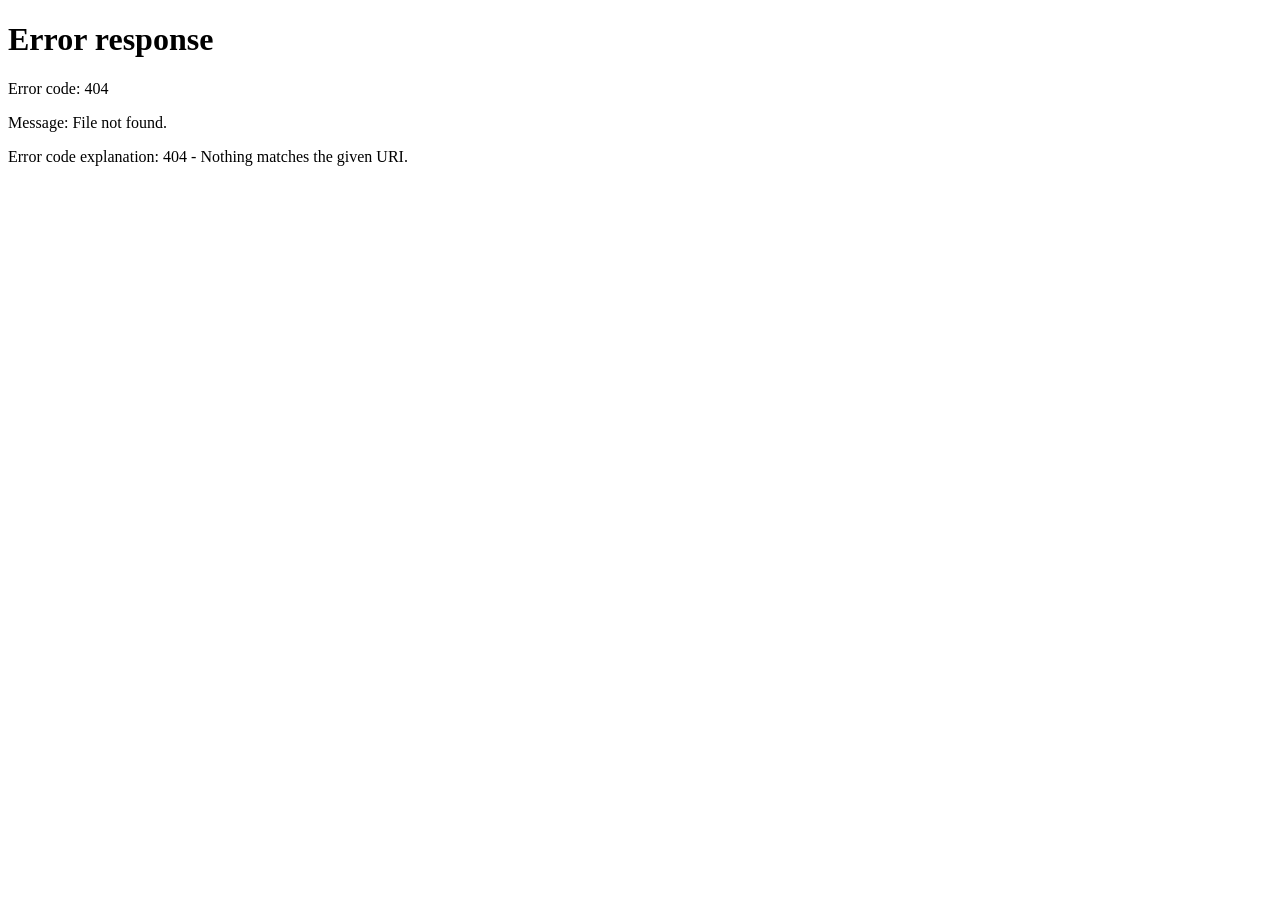
==== index.html @ 0ddbc421 "Add files via upload" ====
<!DOCTYPE html>
<html lang="pt-br">
<head>
    <meta charset="UTF-8">
    <meta name="viewport" content="width=device-width, initial-scale=1.0">
    <title>Lavinia Souto</title>
    <link rel="stylesheet" href="./css/style.css">
</head>
<body class="page-login">
    <div class="container">
        <div class="form">
            <div class="h2">
                <h2>Login</h2>
            </div>
            <div class="input-cpf" id="inputcpf">
                <label for="">CPF:</label>
                <input type="text" id="cpf" placeholder="000.000.000-00">
            </div>
            <div class="input-senha">
                <label for="">SENHA:</label>
                <input type="password" name="" id="password" placeholder="Digite sua senha">
            </div>
            <div class="btn">
                <button id="btn_enter">Entrar</button>
            </div>
        </div>
    </div>
    <div class="alerts">
        <div class="alert-erro" id="errologin">
            <h3>CPF ou senha incorretos!</h3>
        </div>
        <div class="alert-true" id="corretologin">
            <h3>Sucesso!</h3>
        </div>
        <div class="alert-servidor" id="erroservidor">
            <h3>Erro no servidor!</h3>
        </div>
    </div>
    <script type="module" src="./js/app.js"></script>
</body>
</html>
---- css/style.css ----
:root {
    --azul-marinho: #1d4ed8;
    --cinza-executivo: #64748b;
    --azul-corporativo: #2563eb;
    --bg: #f3f6fb;
    --surface: #ffffff;
    --surface-muted: #f8fafc;
    --text: #0f172a;
    --muted: #64748b;
    --border: #e2e8f0;
    --shadow: 0 12px 40px rgba(15, 23, 42, 0.08);
    --success: #16a34a;
    --warning: #f59e0b;
    --danger: #dc2626;
}

* { margin: 0; padding: 0; box-sizing: border-box; }
html { font-size: 16px; -webkit-text-size-adjust: 100%; }
body {
    min-height: 100vh;
    padding: 16px;
    background: linear-gradient(135deg, #f3f6fb 0%, #e8eef8 100%);
    color: var(--text);
    font-family: "Segoe UI", Arial, Helvetica, sans-serif;
    line-height: 1.5;
    transition: background 0.3s ease, color 0.3s ease;
}
button, input, select, textarea { font: inherit; }
button, a, input, select, textarea { -webkit-tap-highlight-color: transparent; }
button { min-height: 44px; }
img { max-width: 100%; display: block; }

.page-login { display: flex; justify-content: center; align-items: center; padding: 16px; }
.page-login .container { width: 100%; }
.page-login .form { width: 100%; max-width: 420px; margin: 0 auto; background: var(--surface); padding: 24px 18px; border-radius: 20px; box-shadow: var(--shadow); border: 1px solid var(--border); }
.page-login .h2 { text-align: center; margin-bottom: 20px; }
.page-login .h2 h2 { font-size: 1.6rem; font-weight: 700; color: var(--azul-marinho); }
.page-login .input-cpf, .page-login .input-senha { margin-bottom: 14px; }
.page-login label { display: block; margin-bottom: 8px; font-weight: 600; color: var(--muted); }
.page-login input { width: 100%; min-height: 48px; padding: 0 14px; border: 1px solid var(--border); border-radius: 14px; background: #f8fafc; }
.page-login .btn { margin-top: 10px; }
.page-login .btn button, .primary-btn, .ghost-btn, .submit-btn {
    width: 100%; min-height: 48px; border: 0; border-radius: 999px; padding: 12px 16px; font-weight: 700; cursor: pointer; display: inline-flex; align-items: center; justify-content: center; gap: 8px; transition: transform 0.2s ease, box-shadow 0.2s ease, background 0.2s ease;
}
.page-login .btn button, .primary-btn, .submit-btn { background: linear-gradient(135deg, var(--azul-marinho), var(--azul-corporativo)); color: white; box-shadow: 0 10px 24px rgba(37, 99, 235, 0.18); }
.ghost-btn { background: var(--surface-muted); color: var(--azul-corporativo); border: 1px solid var(--border); }
.page-login .btn button:active, .primary-btn:active, .ghost-btn:active, .submit-btn:active, .status-chip:active, .nav-link:active { transform: scale(0.98); }

.eyebrow { text-transform: uppercase; letter-spacing: 0.2em; font-size: 0.72rem; font-weight: 700; color: var(--cinza-executivo); margin-bottom: 6px; }
h1, h2, h3 { color: var(--azul-marinho); }
h1 { font-size: 1.5rem; line-height: 1.2; }
h2 { font-size: 1.15rem; }

.app-shell { min-height: calc(100vh - 32px); display: flex; flex-direction: column; overflow: hidden; }
.sidebar {
    width: 100%; padding: 16px; background: linear-gradient(180deg, #071a2d 0%, #0f4c81 100%); color: #f8fafc; display: flex; flex-direction: column; gap: 16px; border-radius: 24px; position: fixed; inset: 16px auto auto 16px; z-index: 40; transform: translateX(-110%); transition: transform 0.25s ease; box-shadow: var(--shadow);
}
.sidebar.open { transform: translateX(0); }
.sidebar.collapsed { width: 100%; }
.sidebar.collapsed .brand-text, .sidebar.collapsed .nav-label, .sidebar.collapsed .sidebar-footer { display: none; }
.sidebar-header { display: flex; align-items: center; justify-content: space-between; gap: 12px; }
.brand { display: flex; align-items: center; gap: 12px; }
.brand-icon { width: 44px; height: 44px; border-radius: 14px; display: grid; place-items: center; background: rgba(255,255,255,0.18); }
.brand strong { display: block; font-size: 1rem; }
.brand span { color: rgba(248,250,252,0.75); font-size: 0.84rem; }
.sidebar-collapse-btn, .mobile-toggle { border: 0; width: 40px; height: 40px; border-radius: 12px; display: grid; place-items: center; cursor: pointer; background: rgba(255,255,255,0.14); color: white; }
.sidebar-nav { display: flex; flex-direction: column; gap: 8px; }
.nav-link { color: rgba(248,250,252,0.9); padding: 12px 14px; border-radius: 14px; display: flex; align-items: center; gap: 10px; text-decoration: none; }
.nav-link.active, .nav-link:hover { background: rgba(255,255,255,0.16); }
.sidebar-footer { padding: 14px; border-radius: 16px; background: rgba(255,255,255,0.12); color: rgba(248,250,252,0.88); }
.sidebar-overlay { display: none; position: fixed; inset: 0; background: rgba(7, 17, 31, 0.45); z-index: 30; }
.sidebar-overlay.active { display: block; }
.main-panel { flex: 1; padding-top: 88px; }
.topbar { display: flex; flex-direction: column; align-items: flex-start; gap: 12px; margin-bottom: 16px; padding: 16px; border-radius: 20px; background: var(--surface); box-shadow: var(--shadow); }
.topbar-actions { display: flex; flex-wrap: wrap; gap: 10px; width: 100%; }
.page-content { display: grid; grid-template-columns: 1fr; gap: 16px; }
.panel-card { background: var(--surface); border: 1px solid var(--border); border-radius: 22px; padding: 16px; box-shadow: var(--shadow); }
.panel-header { display: flex; justify-content: space-between; align-items: flex-start; gap: 12px; margin-bottom: 14px; }
.hero-card { display: flex; flex-direction: column; gap: 12px; background: linear-gradient(135deg, #eef4ff 0%, #f7faff 100%); }
.hero-copy p { color: var(--muted); line-height: 1.6; }
.hero-badge { display: flex; flex-wrap: wrap; gap: 8px; }
.hero-badge-pill { padding: 8px 12px; border-radius: 999px; background: var(--azul-marinho); color: white; font-weight: 700; }
.hero-badge-pill.muted { background: #fef3c7; color: #92400e; }
.metrics-panel { display: grid; gap: 12px; }
.metric-card { display: flex; align-items: center; gap: 12px; padding: 14px; border-radius: 16px; background: var(--surface-muted); border: 1px solid var(--border); }
.metric-icon { width: 44px; height: 44px; border-radius: 14px; display: grid; place-items: center; background: linear-gradient(135deg, var(--azul-marinho), var(--azul-corporativo)); color: white; }
.profile-card-large, .profile-banner { display: flex; align-items: center; gap: 12px; }
.profile-avatar-large { width: 56px; height: 56px; border-radius: 50%; display: grid; place-items: center; color: white; background: linear-gradient(135deg, var(--azul-marinho), var(--azul-corporativo)); }
.profile-summary p, .profile-banner p { color: var(--muted); margin-top: 4px; }
.profile-meta { display: flex; flex-wrap: wrap; gap: 8px; margin-top:10px; }
.profile-pill { display:inline-flex; align-items:center; padding: 6px 10px; border-radius:999px; background:#ecfdf3; color: var(--azul-corporativo); font-weight:700; font-size:0.8rem; }
.profile-pill.outline { background: transparent; border: 1px solid var(--border); color: var(--muted); }
.card-grid { display: grid; gap: 12px; }
.guide-card { padding: 14px; border-radius: 16px; background: var(--surface-muted); border: 1px solid var(--border); }
.guide-card-top { display:flex; justify-content:space-between; gap:10px; align-items:flex-start; margin-bottom: 8px; }
.status-chip { border:0; padding:8px 12px; border-radius:999px; font-weight:700; cursor:pointer; background:#fef2f2; color:var(--danger); }
.status-chip.is-paid { background:#ecfdf3; color:var(--success); }
.task-list { display:flex; flex-direction:column; gap:10px; list-style:none; }
.task-item { display:flex; justify-content:space-between; gap:10px; align-items:center; padding:12px 14px; border-radius:14px; background:var(--surface-muted); border:1px solid var(--border); }
.task-pill { padding:6px 10px; border-radius:999px; font-size:0.8rem; font-weight:700; }
.task-pill.pending { background:#fff7ed; color:var(--warning); }
.task-pill.done { background:#ecfdf3; color:var(--success); }
.settings-list { display:flex; flex-direction:column; gap:12px; }
.setting-item { padding:14px; border-radius:16px; background:var(--surface-muted); border:1px solid var(--border); display:flex; flex-direction:column; gap:8px; }
.setting-item select { width:100%; min-height:48px; border-radius:14px; border:1px solid var(--border); padding:0 12px; background:var(--surface); color:var(--text); }
.switch-row { display:flex; justify-content:space-between; gap:10px; align-items:center; color:var(--muted); }
.switch-btn { width:48px; height:28px; border:0; border-radius:999px; background:#cbd5e1; position:relative; cursor:pointer; }
.switch-btn span { position:absolute; top:3px; left:3px; width:22px; height:22px; border-radius:50%; background:white; transition:transform 0.2s ease; }
.switch-btn.is-active { background:var(--azul-marinho); }
.switch-btn.is-active span { transform:translateX(20px); }
.account-grid { display:grid; gap:12px; }
.account-item { padding:14px; border-radius:16px; background:var(--surface-muted); border:1px solid var(--border); }
.account-item strong { display:block; margin-bottom:6px; color:var(--muted); font-size:0.8rem; text-transform:uppercase; letter-spacing:0.16em; }
.alerts { position: fixed; top: 16px; right: 16px; left: 16px; display: none; flex-direction: column; gap: 10px; z-index: 1000; }
.alert-erro, .alert-true, .alert-servidor { display:none; padding:12px 14px; border-radius:14px; box-shadow: var(--shadow); }
.alert-erro { background:#fef2f2; color:#b91c1c; }
.alert-true { background:#f0fdf4; color:#166534; }
.alert-servidor { background:#f8fafc; color:#334155; }

@media (min-width: 768px) {
    body { padding: 24px; }
    .page-login .form { padding: 32px; }
    .app-shell { flex-direction: row; }
    .sidebar { position: sticky; inset: auto; width: 260px; transform: none; border-radius: 0 24px 24px 0; }
    .sidebar.collapsed { width: 92px; }
    .main-panel { padding-top: 24px; padding-left: 24px; }
    .topbar { flex-direction: row; align-items: center; justify-content: space-between; }
    .topbar-actions { width: auto; }
    .page-content { grid-template-columns: repeat(2, minmax(0, 1fr)); }
    .metrics-panel { grid-template-columns: repeat(3, minmax(0, 1fr)); }
}

@media (min-width: 1024px) {
    .page-content { grid-template-columns: repeat(3, minmax(0, 1fr)); }
    .hero-card { grid-column: 1 / -1; }
    .metrics-panel { grid-column: 1 / -1; }
    .panel-card { padding: 22px; }
}
:root {

    --bg-color: #f5f7fb;
    --card-color: #ffffff;
    --text-color: #1e293b;
    --text-secondary: #64748b;
    --border-color: #e2e8f0;
    --primary-color: #2563eb;

}


body.dark-theme {

    --bg-color: #0f172a;
    --card-color: #1e293b;
    --text-color: #f8fafc;
    --text-secondary: #cbd5e1;
    --border-color: #334155;
    --primary-color: #60a5fa;

}



body {

    background: var(--bg-color);
    color: var(--text-color);

    transition: .3s ease;

}



.panel-card,
.sidebar,
.topbar,
.metric-card,
.guide-card,
.profile-banner,
.setting-item {

    background: var(--card-color);
    border-color: var(--border-color);

    transition: .3s ease;

}



p,
span {

    color: var(--text-secondary);

}



h1,
h2,
h3,
strong {

    color: var(--text-color);

}

.mobile-toggle {
    color: var(--text-color);
    background: transparent;
    border: none;
    font-size: 22px;
    cursor: pointer;
    display: none;
}


@media(max-width:900px){

    .mobile-toggle{
        display:flex;
        align-items:center;
        justify-content:center;
    }

}
.sidebar-collapse-btn {

    color: var(--text-color);

    background: var(--card-color);

    border: 1px solid var(--border-color);

    width: 35px;
    height: 35px;

    border-radius: 50%;

    display:flex;
    align-items:center;
    justify-content:center;

    cursor:pointer;

    transition:.3s ease;

}


.sidebar-collapse-btn:hover {

    background: var(--primary-color);

    color:white;

}
.panel-card{
    animation: aparecer .3s ease;
}


@keyframes aparecer{

from{
    opacity:0;
    transform:translateY(10px);
}

to{
    opacity:1;
    transform:translateY(0);
}

}
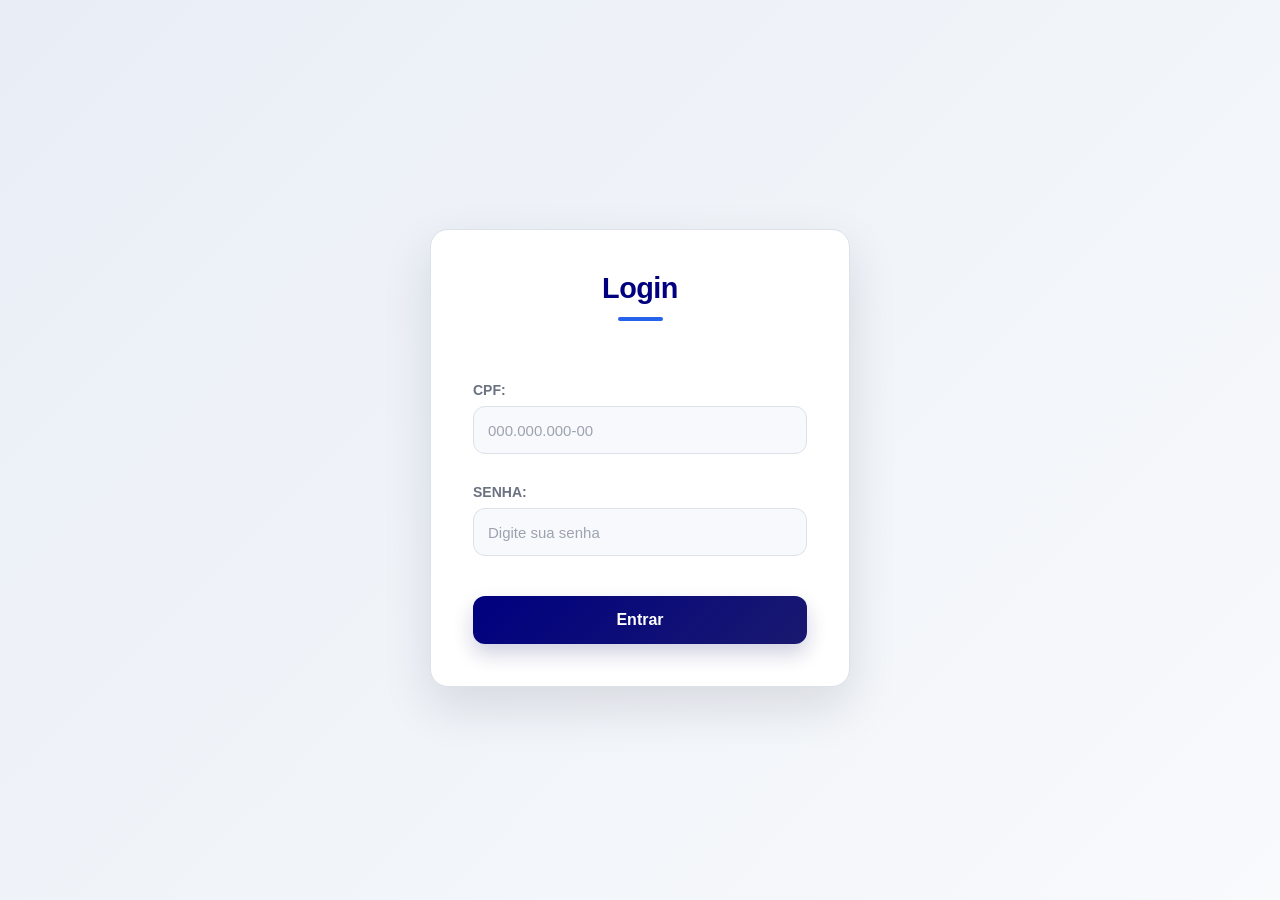
==== commit 52dc9768: "update frontend login.js" ====
--- a/index.html
+++ b/index.html
@@ -4,7 +4,7 @@
     <meta charset="UTF-8">
     <meta name="viewport" content="width=device-width, initial-scale=1.0">
     <title>Lavinia Souto</title>
-    <link rel="stylesheet" href="./css/style.css">
+    <link rel="stylesheet" href="./css/login.css">
 </head>
 <body class="page-login">
     <div class="container">
--- a/css/login.css
+++ b/css/login.css
@@ -0,0 +1,1164 @@
+*{
+    margin:0;
+    padding:0;
+    box-sizing:border-box;
+}
+
+body{
+
+    font-family:Poppins,sans-serif;
+    height:100vh;
+    display:flex;
+    justify-content:center;
+    align-items:center;
+    overflow:hidden;
+    background:#0f172a;
+
+}
+
+.background{
+
+    position:fixed;
+    inset:0;
+
+    background:
+    radial-gradient(circle at top left,#2563eb 0%,transparent 40%),
+    radial-gradient(circle at bottom right,#9333ea 0%,transparent 35%),
+    #0f172a;
+
+}
+
+.container{
+
+    width:100%;
+    display:flex;
+    justify-content:center;
+    padding:20px;
+
+}
+
+.login-card{
+
+    width:100%;
+    max-width:430px;
+
+    background:rgba(255,255,255,.08);
+
+    border:1px solid rgba(255,255,255,.12);
+
+    backdrop-filter:blur(18px);
+
+    border-radius:25px;
+
+    padding:45px;
+
+    color:#fff;
+
+    box-shadow:0 20px 60px rgba(0,0,0,.35);
+
+    animation:show .8s ease;
+
+}
+
+@keyframes show{
+
+from{
+
+opacity:0;
+transform:translateY(40px);
+
+}
+
+to{
+
+opacity:1;
+transform:translateY(0);
+
+}
+
+}
+
+.logo{
+
+text-align:center;
+margin-bottom:35px;
+
+}
+
+.circle{
+
+width:85px;
+height:85px;
+
+border-radius:50%;
+
+margin:auto;
+
+display:flex;
+justify-content:center;
+align-items:center;
+
+font-size:32px;
+
+background:linear-gradient(135deg,#2563eb,#9333ea);
+
+margin-bottom:15px;
+
+}
+
+.logo h1{
+
+font-size:28px;
+font-weight:600;
+
+}
+
+.logo p{
+
+opacity:.8;
+
+}
+
+.input-group{
+
+margin-bottom:20px;
+
+display:flex;
+
+align-items:center;
+
+background:rgba(255,255,255,.08);
+
+padding:0 18px;
+
+border-radius:14px;
+
+transition:.3s;
+
+}
+
+.input-group:focus-within{
+
+border:1px solid #60a5fa;
+
+box-shadow:0 0 15px rgba(37,99,235,.3);
+
+}
+
+.input-group i{
+
+color:#cbd5e1;
+
+}
+
+.input-group input{
+
+flex:1;
+
+padding:17px;
+
+border:none;
+
+background:none;
+
+color:white;
+
+font-size:15px;
+
+outline:none;
+
+}
+
+.input-group input::placeholder{
+
+color:#94a3b8;
+
+}
+
+.show-password{
+
+background:none;
+border:none;
+color:white;
+cursor:pointer;
+font-size:18px;
+
+}
+
+.options{
+
+display:flex;
+
+justify-content:space-between;
+
+font-size:14px;
+
+margin-bottom:30px;
+
+}
+
+.options a{
+
+color:#60a5fa;
+text-decoration:none;
+
+}
+
+.login-btn{
+
+width:100%;
+
+padding:16px;
+
+border:none;
+
+border-radius:15px;
+
+cursor:pointer;
+
+font-size:16px;
+
+font-weight:600;
+
+color:white;
+
+background:linear-gradient(135deg,#2563eb,#9333ea);
+
+transition:.3s;
+
+}
+
+.login-btn:hover{
+
+transform:translateY(-3px);
+
+box-shadow:0 10px 25px rgba(37,99,235,.35);
+
+}
+
+@media(max-width:480px){
+
+.login-card{
+
+padding:30px;
+
+}
+
+}
+/* Reset */
+:root {
+    --azul-marinho: #000080;
+    --cinza-executivo: #696969;
+    --azul-corporativo: #191970;
+    --bg: #f4f6fb;
+    --surface: #ffffff;
+    --text: #1f2937;
+    --muted: #5b6472;
+    --border: #d9e0ea;
+    --shadow: 0 18px 44px rgba(0, 0, 0, 0.12);
+}
+
+* {
+    margin: 0;
+    padding: 0;
+    box-sizing: border-box;
+    font-family: "Segoe UI", Arial, Helvetica, sans-serif;
+}
+
+body {
+    min-height: 100vh;
+    padding: 24px;
+    background: linear-gradient(135deg, #f4f6fb 0%, #e8ebf3 100%);
+    color: var(--text);
+}
+
+.page-login {
+    display: flex;
+    justify-content: center;
+    align-items: center;
+    padding: 24px;
+}
+
+.page-login .container {
+    width: 100%;
+    display: flex;
+    justify-content: center;
+    align-items: center;
+}
+
+.page-login .form {
+    width: min(420px, 100%);
+    background: var(--surface);
+    padding: 36px 32px;
+    border-radius: 20px;
+    box-shadow: var(--shadow);
+    border: 1px solid var(--border);
+}
+
+.page-login .h2 {
+    text-align: center;
+    margin-bottom: 24px;
+}
+
+.page-login .h2 h2 {
+    font-size: 1.8rem;
+    font-weight: 700;
+    color: var(--azul-marinho);
+}
+
+.page-login .input-cpf,
+.page-login .input-senha {
+    margin-bottom: 16px;
+}
+
+.page-login .input-cpf label,
+.page-login .input-senha label {
+    display: block;
+    margin-bottom: 8px;
+    font-weight: 600;
+    color: var(--muted);
+}
+
+.page-login .input-cpf input,
+.page-login .input-senha input {
+    width: 100%;
+    height: 48px;
+    padding: 0 14px;
+    border: 1px solid var(--border);
+    border-radius: 12px;
+    background: #f8f9fc;
+    outline: none;
+    transition: border-color 0.2s ease, box-shadow 0.2s ease;
+}
+
+.page-login .input-cpf input:focus,
+.page-login .input-senha input:focus {
+    border-color: var(--azul-corporativo);
+    box-shadow: 0 0 0 4px rgba(25, 25, 112, 0.15);
+}
+
+.page-login .btn {
+    margin-top: 10px;
+}
+
+.page-login .btn button {
+    width: 100%;
+    height: 48px;
+    border: none;
+    border-radius: 12px;
+    background: linear-gradient(135deg, var(--azul-marinho), var(--azul-corporativo));
+    color: white;
+    font-weight: 600;
+    cursor: pointer;
+    transition: transform 0.2s ease, box-shadow 0.2s ease;
+    box-shadow: 0 10px 20px rgba(25, 25, 112, 0.2);
+}
+
+.page-login .btn button:hover {
+    transform: translateY(-1px);
+}
+
+button,
+input {
+    font: inherit;
+}
+
+.page-shell {
+    max-width: 1120px;
+    margin: 0 auto;
+    background: rgba(255, 255, 255, 0.95);
+    border: 1px solid rgba(105, 105, 105, 0.2);
+    border-radius: 24px;
+    box-shadow: var(--shadow);
+    padding: 32px;
+    backdrop-filter: blur(18px);
+}
+
+.topbar {
+    display: flex;
+    justify-content: space-between;
+    align-items: center;
+    gap: 16px;
+    margin-bottom: 24px;
+}
+
+.eyebrow {
+    text-transform: uppercase;
+    letter-spacing: 0.24em;
+    font-size: 0.72rem;
+    font-weight: 700;
+    color: var(--cinza-executivo);
+    margin-bottom: 6px;
+}
+
+h1,
+h2 {
+    color: var(--azul-marinho);
+}
+
+h1 {
+    font-size: 1.8rem;
+}
+
+h2 {
+    font-size: 1.15rem;
+}
+
+.primary-btn,
+.ghost-btn {
+    border: none;
+    border-radius: 999px;
+    padding: 10px 18px;
+    font-weight: 600;
+    cursor: pointer;
+    transition: transform 0.2s ease, box-shadow 0.2s ease, background-color 0.2s ease;
+    text-decoration: none;
+    display: inline-flex;
+    align-items: center;
+    justify-content: center;
+}
+
+.primary-btn {
+    background: linear-gradient(135deg, var(--azul-marinho), var(--azul-corporativo));
+    color: white;
+    box-shadow: 0 10px 20px rgba(0, 0, 128, 0.2);
+}
+
+.primary-btn:hover,
+.ghost-btn:hover {
+    transform: translateY(-1px);
+}
+
+.ghost-btn {
+    background: #f7f8fb;
+    color: var(--azul-corporativo);
+    border: 1px solid var(--border);
+}
+
+.dashboard {
+    display: grid;
+    grid-template-columns: 1.05fr 1fr;
+    gap: 20px;
+}
+
+.card {
+    background: var(--surface);
+    border: 1px solid var(--border);
+    border-radius: 20px;
+    padding: 20px;
+    box-shadow: 0 10px 30px rgba(0, 0, 0, 0.05);
+}
+
+.section-head {
+    display: flex;
+    justify-content: space-between;
+    align-items: center;
+    margin-bottom: 16px;
+}
+
+.stats {
+    display: grid;
+    grid-template-columns: repeat(2, minmax(0, 1fr));
+    gap: 14px;
+}
+
+.stat-card {
+    padding: 16px;
+    border-radius: 16px;
+    background: linear-gradient(135deg, #f3f5fa, #f9fafc);
+    border: 1px solid var(--border);
+}
+
+.stat-card strong {
+    display: block;
+    font-size: 1.4rem;
+    color: var(--azul-corporativo);
+    margin-bottom: 4px;
+}
+
+.stat-card span {
+    color: var(--muted);
+    font-size: 0.95rem;
+}
+
+.listaclientes {
+    min-height: 220px;
+    display: flex;
+    align-items: center;
+    justify-content: center;
+}
+
+.empty-state {
+    color: var(--muted);
+    text-align: center;
+    padding: 24px;
+    border: 1px dashed var(--border);
+    border-radius: 16px;
+    width: 100%;
+    background: #f9fafc;
+}
+
+.overlay {
+    position: fixed;
+    inset: 0;
+    background: rgba(15, 23, 42, 0.66);
+    display: none;
+    align-items: center;
+    justify-content: center;
+    padding: 20px;
+    z-index: 1000;
+}
+
+.overlay.active {
+    display: flex;
+}
+
+.modal {
+    position: relative;
+    width: min(520px, 100%);
+    background: var(--surface);
+    border-radius: 24px;
+    padding: 28px;
+    box-shadow: var(--shadow);
+}
+
+.close-btn {
+    position: absolute;
+    top: 14px;
+    right: 14px;
+    border: none;
+    background: #f1f4f9;
+    color: var(--azul-corporativo);
+    width: 38px;
+    height: 38px;
+    border-radius: 50%;
+    cursor: pointer;
+    font-size: 1.1rem;
+}
+
+.form {
+    display: flex;
+    flex-direction: column;
+    gap: 14px;
+    margin-top: 16px;
+}
+
+.field {
+    display: flex;
+    flex-direction: column;
+    gap: 8px;
+}
+
+.field label {
+    font-weight: 600;
+    color: var(--muted);
+}
+
+.field input {
+    width: 100%;
+    padding: 12px 14px;
+    border: 1px solid var(--border);
+    border-radius: 12px;
+    background: #f8fafc;
+    outline: none;
+    transition: border-color 0.2s ease, box-shadow 0.2s ease;
+}
+
+.field input:focus {
+    border-color: var(--azul-corporativo);
+    box-shadow: 0 0 0 4px rgba(25, 25, 112, 0.12);
+}
+
+.modal-actions {
+    display: flex;
+    justify-content: flex-end;
+    margin-top: 6px;
+}
+
+.alerts {
+    position: fixed;
+    top: 20px;
+    right: 20px;
+    display: none;
+    flex-direction: column;
+    gap: 10px;
+    z-index: 1000;
+}
+
+.alert-erro,
+.alert-true,
+.alert-servidor {
+    display: none;
+    width: 280px;
+    padding: 14px 16px;
+    border-radius: 12px;
+    box-shadow: 0 10px 24px rgba(15, 23, 42, 0.15);
+}
+
+.alert-erro {
+    border-left: 5px solid #b42318;
+    background: #fdf3f2;
+    color: #b42318;
+}
+
+.alert-true {
+    border-left: 5px solid var(--azul-marinho);
+    background: #f2f4fb;
+    color: var(--azul-corporativo);
+}
+
+.alert-servidor {
+    border-left: 5px solid var(--cinza-executivo);
+    background: #f5f5f5;
+    color: var(--cinza-executivo);
+}
+
+.alerts h3 {
+    margin: 0;
+    font-size: 15px;
+}
+
+.welcome-page {
+    display: flex;
+    align-items: center;
+    justify-content: center;
+    padding: 24px;
+    min-height: 100vh;
+}
+
+.welcome-shell {
+    width: min(780px, 100%);
+}
+
+.welcome-card {
+    background: var(--surface);
+    border: 1px solid var(--border);
+    border-radius: 28px;
+    padding: 48px 36px;
+    box-shadow: var(--shadow);
+    text-align: center;
+}
+
+.welcome-badge {
+    display: inline-flex;
+    align-items: center;
+    gap: 8px;
+    padding: 8px 12px;
+    border-radius: 999px;
+    background: #eef4ff;
+    color: var(--azul-corporativo);
+    font-weight: 700;
+    margin-bottom: 16px;
+}
+
+.welcome-card h1 {
+    font-size: 2.2rem;
+    margin-bottom: 12px;
+}
+
+.welcome-text {
+    color: var(--muted);
+    line-height: 1.7;
+    margin-bottom: 24px;
+}
+
+.profile-card {
+    display: flex;
+    align-items: center;
+    justify-content: center;
+    gap: 16px;
+    padding: 20px;
+    border-radius: 20px;
+    background: linear-gradient(135deg, #f8faff 0%, #eef4ff 100%);
+    border: 1px solid var(--border);
+    margin-bottom: 24px;
+}
+
+.profile-avatar {
+    width: 56px;
+    height: 56px;
+    border-radius: 50%;
+    background: linear-gradient(135deg, var(--azul-marinho), var(--azul-corporativo));
+    color: white;
+    display: grid;
+    place-items: center;
+    font-size: 1.2rem;
+}
+
+.profile-info {
+    text-align: left;
+}
+
+.profile-info h3 {
+    color: var(--azul-marinho);
+    margin-bottom: 4px;
+}
+
+.profile-pill {
+    display: inline-block;
+    margin-top: 6px;
+    padding: 6px 10px;
+    border-radius: 999px;
+    background: #ecfdf3;
+    color: var(--azul-corporativo);
+    font-weight: 700;
+    font-size: 0.85rem;
+}
+
+.profile-pill.admin {
+    background: #fef3c7;
+    color: #92400e;
+}
+
+.welcome-actions {
+    display: flex;
+    justify-content: center;
+    gap: 12px;
+    flex-wrap: wrap;
+}
+
+.welcome-text {
+    font-size: 1rem;
+    line-height: 1.6;
+    margin-bottom: 24px;
+}
+
+@media (max-width: 840px) {
+    .dashboard {
+        grid-template-columns: 1fr;
+    }
+
+    .topbar {
+        flex-direction: column;
+        align-items: flex-start;
+    }
+
+    .welcome-card {
+        padding: 36px 24px;
+    }
+}
+/* =========================
+   RESET
+========================= */
+
+* {
+    margin: 0;
+    padding: 0;
+    box-sizing: border-box;
+    font-family: "Inter", "Segoe UI", Arial, sans-serif;
+}
+
+
+:root {
+
+    --primary: #0b1f3a;
+    --secondary: #163d6b;
+    --accent: #2563eb;
+
+    --background: #eef2f7;
+    --card: #ffffff;
+
+    --text: #111827;
+    --muted: #6b7280;
+
+    --border: #dbe2ea;
+
+}
+
+
+/* =========================
+   BODY LOGIN
+========================= */
+
+body.page-login {
+
+    min-height:100vh;
+
+    display:flex;
+
+    justify-content:center;
+
+    align-items:center;
+
+    background:
+    linear-gradient(
+        135deg,
+        #e9eef6,
+        #f8fafc
+    );
+
+}
+
+
+/* =========================
+   CONTAINER
+========================= */
+
+.page-login .container {
+
+    width:100%;
+
+    display:flex;
+
+    justify-content:center;
+
+    padding:20px;
+
+}
+
+
+/* =========================
+   CARD LOGIN
+========================= */
+
+.page-login .form {
+
+    width:420px;
+
+    background:var(--card);
+
+    border-radius:18px;
+
+    padding:42px;
+
+    border:1px solid var(--border);
+
+    box-shadow:
+    0 20px 50px rgba(15,23,42,.12);
+
+    animation:entrada .5s ease;
+
+}
+
+
+@keyframes entrada {
+
+    from{
+
+        opacity:0;
+
+        transform:translateY(25px);
+
+    }
+
+
+    to{
+
+        opacity:1;
+
+        transform:translateY(0);
+
+    }
+
+}
+
+
+
+/* =========================
+   TITULO
+========================= */
+
+
+.page-login .h2 {
+
+    text-align:center;
+
+    margin-bottom:35px;
+
+}
+
+
+.page-login h2 {
+
+    color:var(--primary);
+
+    font-size:30px;
+
+    font-weight:700;
+
+    letter-spacing:-.5px;
+
+}
+
+
+.page-login h2::after {
+
+    content:"";
+
+    display:block;
+
+    width:45px;
+
+    height:4px;
+
+    background:var(--accent);
+
+    margin:12px auto;
+
+    border-radius:10px;
+
+}
+
+
+
+
+/* =========================
+ INPUTS
+========================= */
+
+
+.input-cpf,
+.input-senha {
+
+    margin-bottom:22px;
+
+}
+
+
+label {
+
+    display:block;
+
+    margin-bottom:8px;
+
+    font-size:14px;
+
+    font-weight:600;
+
+    color:#374151;
+
+}
+
+
+
+input {
+
+    width:100%;
+
+    height:52px;
+
+    padding:0 16px;
+
+
+    border-radius:12px;
+
+
+    border:1px solid var(--border);
+
+
+    background:#f9fafb;
+
+
+    font-size:15px;
+
+
+    color:var(--text);
+
+
+    outline:none;
+
+
+    transition:.25s;
+
+}
+
+
+
+input::placeholder {
+
+    color:#9ca3af;
+
+}
+
+
+
+input:hover {
+
+    border-color:#b8c4d4;
+
+}
+
+
+
+input:focus {
+
+    background:white;
+
+    border-color:var(--accent);
+
+    box-shadow:
+
+    0 0 0 4px rgba(37,99,235,.12);
+
+}
+
+
+
+
+/* =========================
+ BOTÃO
+========================= */
+
+
+.btn {
+
+    margin-top:30px;
+
+}
+
+
+
+.btn button {
+
+    width:100%;
+
+    height:52px;
+
+
+    border:none;
+
+
+    border-radius:12px;
+
+
+    background:
+
+    linear-gradient(
+        135deg,
+        var(--primary),
+        var(--secondary)
+    );
+
+
+    color:white;
+
+
+    font-size:16px;
+
+
+    font-weight:600;
+
+
+    cursor:pointer;
+
+
+    transition:.25s;
+
+
+}
+
+
+
+.btn button:hover {
+
+
+    transform:translateY(-2px);
+
+
+    box-shadow:
+
+    0 12px 25px rgba(11,31,58,.25);
+
+
+}
+
+
+
+.btn button:active {
+
+    transform:scale(.98);
+
+}
+
+
+
+/* =========================
+ ALERTAS
+========================= */
+
+
+.alerts {
+
+    position:fixed;
+
+    top:25px;
+
+    right:25px;
+
+}
+
+
+
+.alert-erro,
+.alert-true,
+.alert-servidor {
+
+
+    padding:15px 20px;
+
+    border-radius:12px;
+
+    background:white;
+
+    box-shadow:
+
+    0 15px 35px rgba(0,0,0,.12);
+
+
+}
+
+
+.alert-erro {
+
+    border-left:5px solid #dc2626;
+
+}
+
+
+.alert-true {
+
+    border-left:5px solid #16a34a;
+
+}
+
+
+.alert-servidor {
+
+    border-left:5px solid #f59e0b;
+
+}
+
+
+
+
+/* =========================
+ MOBILE
+========================= */
+
+
+@media(max-width:480px){
+
+
+.page-login .form {
+
+
+    padding:30px 25px;
+
+
+    width:100%;
+
+
+}
+
+
+.page-login h2 {
+
+
+    font-size:26px;
+
+
+}
+
+
+
+}
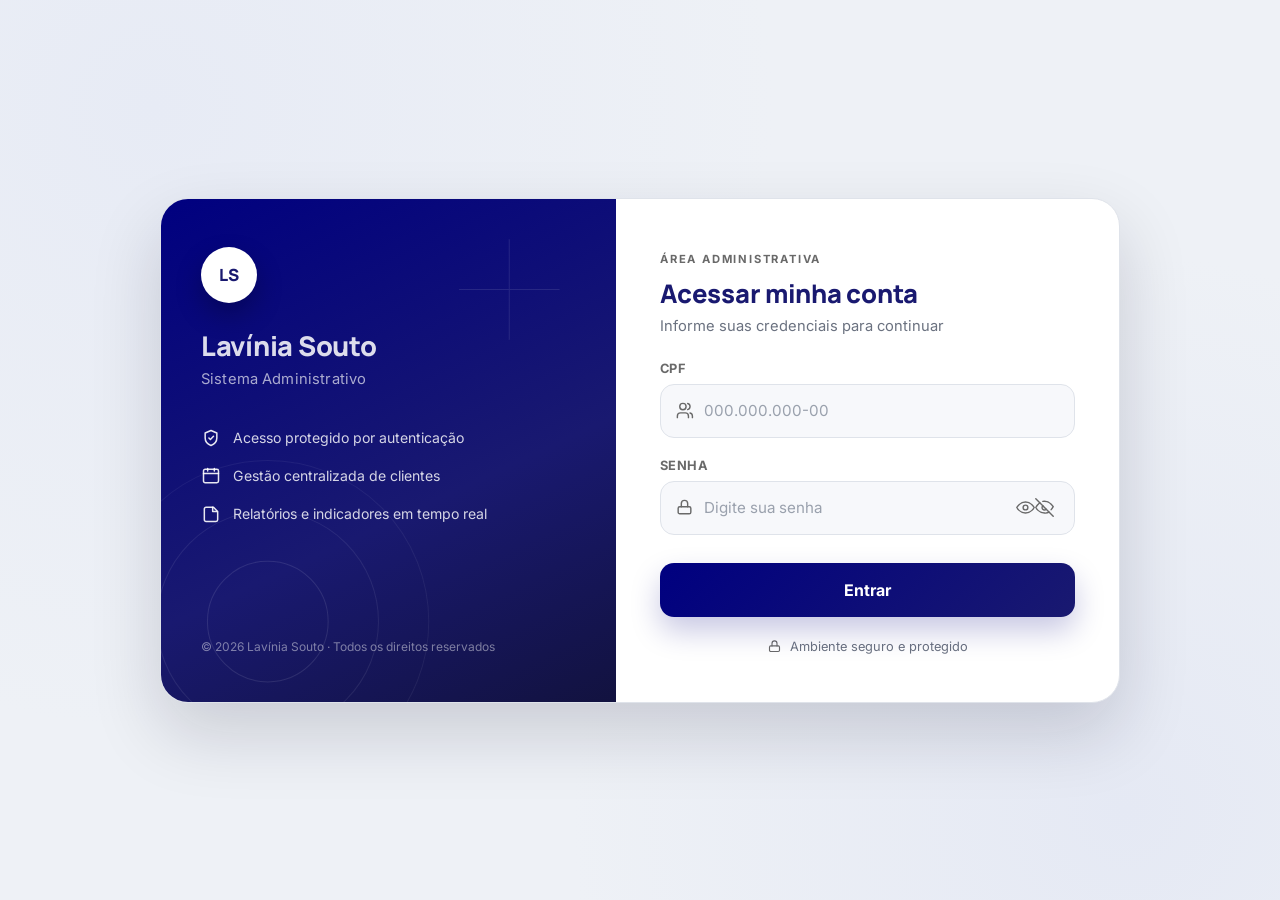
==== commit 813d18c9: "Salvando alterações antes do pull" ====
--- a/index.html
+++ b/index.html
@@ -3,39 +3,134 @@
 <head>
     <meta charset="UTF-8">
     <meta name="viewport" content="width=device-width, initial-scale=1.0">
-    <title>Lavinia Souto</title>
+    <title>Lavínia Souto · Login</title>
+    <link rel="preconnect" href="https://fonts.googleapis.com">
+    <link rel="preconnect" href="https://fonts.gstatic.com" crossorigin>
+    <link href="https://fonts.googleapis.com/css2?family=Manrope:wght@600;700;800&family=Inter:wght@400;500;600;700&display=swap" rel="stylesheet">
     <link rel="stylesheet" href="./css/login.css">
 </head>
 <body class="page-login">
+
     <div class="container">
-        <div class="form">
-            <div class="h2">
-                <h2>Login</h2>
-            </div>
-            <div class="input-cpf" id="inputcpf">
-                <label for="">CPF:</label>
-                <input type="text" id="cpf" placeholder="000.000.000-00">
-            </div>
-            <div class="input-senha">
-                <label for="">SENHA:</label>
-                <input type="password" name="" id="password" placeholder="Digite sua senha">
-            </div>
-            <div class="btn">
-                <button id="btn_enter">Entrar</button>
+        <div class="auth-shell">
+
+            <!-- Painel de identidade da empresa -->
+            <aside class="brand-panel" aria-hidden="true">
+                <div class="brand-pattern">
+                    <svg viewBox="0 0 400 500" fill="none" xmlns="http://www.w3.org/2000/svg">
+                        <circle cx="80" cy="420" r="60" stroke="white" stroke-opacity="0.10" stroke-width="1"/>
+                        <circle cx="80" cy="420" r="110" stroke="white" stroke-opacity="0.08" stroke-width="1"/>
+                        <circle cx="80" cy="420" r="160" stroke="white" stroke-opacity="0.06" stroke-width="1"/>
+                        <path d="M320 40 L320 140 M270 90 L370 90" stroke="white" stroke-opacity="0.10" stroke-width="1"/>
+                    </svg>
+                </div>
+
+                <div class="brand-content">
+                    <div class="brand-mark">LS</div>
+                    <h1 class="brand-title">Lavínia Souto</h1>
+                    <p class="brand-subtitle">Sistema Administrativo</p>
+
+                    <ul class="brand-features">
+                        <li>
+                            <svg class="icon" viewBox="0 0 24 24" fill="none" stroke="currentColor" stroke-width="1.8" stroke-linecap="round" stroke-linejoin="round"><path d="M12 3l7 3v6c0 4.5-3 7.5-7 9-4-1.5-7-4.5-7-9V6l7-3z"/><path d="M9.5 12l1.8 1.8L15 10"/></svg>
+                            <span>Acesso protegido por autenticação</span>
+                        </li>
+                        <li>
+                            <svg class="icon" viewBox="0 0 24 24" fill="none" stroke="currentColor" stroke-width="1.8" stroke-linecap="round" stroke-linejoin="round"><rect x="3" y="4" width="18" height="16" rx="2"/><path d="M3 9h18M8 3v3M16 3v3"/></svg>
+                            <span>Gestão centralizada de clientes</span>
+                        </li>
+                        <li>
+                            <svg class="icon" viewBox="0 0 24 24" fill="none" stroke="currentColor" stroke-width="1.8" stroke-linecap="round" stroke-linejoin="round"><path d="M4 19V6a2 2 0 012-2h9l5 5v10a2 2 0 01-2 2H6a2 2 0 01-2-2z"/><path d="M14 4v5h5"/></svg>
+                            <span>Relatórios e indicadores em tempo real</span>
+                        </li>
+                    </ul>
+                </div>
+
+                <p class="brand-footer">© 2026 Lavínia Souto &middot; Todos os direitos reservados</p>
+            </aside>
+
+            <!-- Formulário de login -->
+            <div class="form-panel">
+                <form class="form" novalidate>
+
+                    <div class="form-header">
+                        <span class="eyebrow">Área administrativa</span>
+                        <div class="h2">
+                            <h2>Acessar minha conta</h2>
+                        </div>
+                        <p class="form-subtitle">Informe suas credenciais para continuar</p>
+                    </div>
+
+                    <div class="input-cpf" id="inputcpf">
+                        <label for="cpf">CPF</label>
+                        <div class="input-group">
+                            <svg class="icon" viewBox="0 0 24 24" fill="none" stroke="currentColor" stroke-width="1.8" stroke-linecap="round" stroke-linejoin="round"><path d="M17 21v-2a4 4 0 00-4-4H7a4 4 0 00-4 4v2"/><circle cx="10" cy="7" r="4"/><path d="M22 21v-2a4 4 0 00-3-3.87M16 3.13a4 4 0 010 7.75"/></svg>
+                            <input
+                                type="text"
+                                id="cpf"
+                                name="cpf"
+                                placeholder="000.000.000-00"
+                                inputmode="numeric"
+                                autocomplete="username"
+                                maxlength="14"
+                            >
+                        </div>
+                    </div>
+
+                    <div class="input-senha">
+                        <label for="password">Senha</label>
+                        <div class="input-group">
+                            <svg class="icon" viewBox="0 0 24 24" fill="none" stroke="currentColor" stroke-width="1.8" stroke-linecap="round" stroke-linejoin="round"><rect x="4" y="11" width="16" height="9" rx="2"/><path d="M8 11V7a4 4 0 018 0v4"/></svg>
+                            <input
+                                type="password"
+                                name="password"
+                                id="password"
+                                placeholder="Digite sua senha"
+                                autocomplete="current-password"
+                            >
+                            <button type="button" class="toggle-password" id="togglePassword" aria-label="Mostrar senha" aria-pressed="false">
+                                <svg class="icon icon-eye" viewBox="0 0 24 24" fill="none" stroke="currentColor" stroke-width="1.8" stroke-linecap="round" stroke-linejoin="round"><path d="M1 12s4-7 11-7 11 7 11 7-4 7-11 7-11-7-11-7z"/><circle cx="12" cy="12" r="3"/></svg>
+                                <svg class="icon icon-eye-off" viewBox="0 0 24 24" fill="none" stroke="currentColor" stroke-width="1.8" stroke-linecap="round" stroke-linejoin="round" hidden><path d="M17.94 17.94A10.94 10.94 0 0112 19c-7 0-11-7-11-7a20.3 20.3 0 015.06-5.94M9.9 4.24A10.6 10.6 0 0112 4c7 0 11 7 11 7a20.5 20.5 0 01-2.6 3.68M14.12 14.12a3 3 0 11-4.24-4.24"/><path d="M1 1l22 22"/></svg>
+                            </button>
+                        </div>
+                    </div>
+
+                    <div class="btn">
+                        <button type="submit" id="btn_enter">
+                            <span class="btn-label">Entrar</span>
+                            <span class="btn-spinner" aria-hidden="true"></span>
+                        </button>
+                    </div>
+
+                    <div class="security-note">
+                        <svg class="icon" viewBox="0 0 24 24" fill="none" stroke="currentColor" stroke-width="1.8" stroke-linecap="round" stroke-linejoin="round"><rect x="4" y="11" width="16" height="9" rx="2"/><path d="M8 11V7a4 4 0 018 0v4"/></svg>
+                        <span>Ambiente seguro e protegido</span>
+                    </div>
+                </form>
             </div>
         </div>
     </div>
-    <div class="alerts">
+
+    <!-- Toast notifications -->
+    <div class="alerts" role="status" aria-live="polite">
         <div class="alert-erro" id="errologin">
+            <svg class="icon" viewBox="0 0 24 24" fill="none" stroke="currentColor" stroke-width="1.8" stroke-linecap="round" stroke-linejoin="round"><circle cx="12" cy="12" r="10"/><path d="M12 8v5M12 16h.01"/></svg>
             <h3>CPF ou senha incorretos!</h3>
         </div>
         <div class="alert-true" id="corretologin">
+            <svg class="icon" viewBox="0 0 24 24" fill="none" stroke="currentColor" stroke-width="1.8" stroke-linecap="round" stroke-linejoin="round"><path d="M22 11.08V12a10 10 0 11-5.93-9.14"/><path d="M22 4L12 14.01l-3-3"/></svg>
             <h3>Sucesso!</h3>
         </div>
         <div class="alert-servidor" id="erroservidor">
+            <svg class="icon" viewBox="0 0 24 24" fill="none" stroke="currentColor" stroke-width="1.8" stroke-linecap="round" stroke-linejoin="round"><path d="M10.29 3.86L1.82 18a2 2 0 001.71 3h16.94a2 2 0 001.71-3L13.71 3.86a2 2 0 00-3.42 0z"/><path d="M12 9v4M12 17h.01"/></svg>
             <h3>Erro no servidor!</h3>
         </div>
     </div>
+
+    <!-- Lógica de autenticação original: NÃO alterada -->
     <script type="module" src="./js/app.js"></script>
+
+    <!-- Aprimoramentos visuais (não interfere na lógica de login): máscara de CPF, mostrar/ocultar senha, estado de loading do botão -->
+    <script src="./js/ui-enhancements.js"></script>
 </body>
 </html>
--- a/css/login.css
+++ b/css/login.css
@@ -1,1164 +1,555 @@
-*{
-    margin:0;
-    padding:0;
-    box-sizing:border-box;
-}
-
-body{
-
-    font-family:Poppins,sans-serif;
-    height:100vh;
-    display:flex;
-    justify-content:center;
-    align-items:center;
-    overflow:hidden;
-    background:#0f172a;
-
-}
-
-.background{
-
-    position:fixed;
-    inset:0;
-
-    background:
-    radial-gradient(circle at top left,#2563eb 0%,transparent 40%),
-    radial-gradient(circle at bottom right,#9333ea 0%,transparent 35%),
-    #0f172a;
-
-}
-
-.container{
-
-    width:100%;
-    display:flex;
-    justify-content:center;
-    padding:20px;
-
-}
-
-.login-card{
-
-    width:100%;
-    max-width:430px;
-
-    background:rgba(255,255,255,.08);
-
-    border:1px solid rgba(255,255,255,.12);
-
-    backdrop-filter:blur(18px);
-
-    border-radius:25px;
-
-    padding:45px;
-
-    color:#fff;
-
-    box-shadow:0 20px 60px rgba(0,0,0,.35);
-
-    animation:show .8s ease;
-
-}
-
-@keyframes show{
-
-from{
-
-opacity:0;
-transform:translateY(40px);
-
-}
-
-to{
-
-opacity:1;
-transform:translateY(0);
-
-}
-
-}
-
-.logo{
-
-text-align:center;
-margin-bottom:35px;
-
-}
-
-.circle{
-
-width:85px;
-height:85px;
-
-border-radius:50%;
-
-margin:auto;
-
-display:flex;
-justify-content:center;
-align-items:center;
-
-font-size:32px;
-
-background:linear-gradient(135deg,#2563eb,#9333ea);
-
-margin-bottom:15px;
-
-}
-
-.logo h1{
-
-font-size:28px;
-font-weight:600;
-
-}
-
-.logo p{
-
-opacity:.8;
-
-}
-
-.input-group{
-
-margin-bottom:20px;
-
-display:flex;
-
-align-items:center;
-
-background:rgba(255,255,255,.08);
-
-padding:0 18px;
-
-border-radius:14px;
-
-transition:.3s;
-
-}
-
-.input-group:focus-within{
-
-border:1px solid #60a5fa;
-
-box-shadow:0 0 15px rgba(37,99,235,.3);
-
-}
-
-.input-group i{
-
-color:#cbd5e1;
-
-}
-
-.input-group input{
-
-flex:1;
-
-padding:17px;
-
-border:none;
-
-background:none;
-
-color:white;
-
-font-size:15px;
-
-outline:none;
-
-}
-
-.input-group input::placeholder{
-
-color:#94a3b8;
-
-}
-
-.show-password{
-
-background:none;
-border:none;
-color:white;
-cursor:pointer;
-font-size:18px;
-
-}
-
-.options{
-
-display:flex;
-
-justify-content:space-between;
-
-font-size:14px;
-
-margin-bottom:30px;
-
-}
-
-.options a{
-
-color:#60a5fa;
-text-decoration:none;
-
-}
-
-.login-btn{
-
-width:100%;
-
-padding:16px;
-
-border:none;
-
-border-radius:15px;
-
-cursor:pointer;
-
-font-size:16px;
-
-font-weight:600;
-
-color:white;
-
-background:linear-gradient(135deg,#2563eb,#9333ea);
-
-transition:.3s;
-
-}
-
-.login-btn:hover{
-
-transform:translateY(-3px);
-
-box-shadow:0 10px 25px rgba(37,99,235,.35);
-
-}
-
-@media(max-width:480px){
-
-.login-card{
-
-padding:30px;
-
-}
-
-}
-/* Reset */
-:root {
-    --azul-marinho: #000080;
-    --cinza-executivo: #696969;
-    --azul-corporativo: #191970;
-    --bg: #f4f6fb;
-    --surface: #ffffff;
-    --text: #1f2937;
-    --muted: #5b6472;
-    --border: #d9e0ea;
-    --shadow: 0 18px 44px rgba(0, 0, 0, 0.12);
-}
-
-* {
+/* =========================================================
+   LAVÍNIA SOUTO · LOGIN ADMINISTRATIVO
+   Design executivo, clean, com identidade corporativa
+========================================================= */
+
+/* -------------------- RESET -------------------- */
+*,
+*::before,
+*::after {
     margin: 0;
     padding: 0;
     box-sizing: border-box;
-    font-family: "Segoe UI", Arial, Helvetica, sans-serif;
-}
-
-body {
+}
+
+html {
+    -webkit-text-size-adjust: 100%;
+}
+
+button {
+    font: inherit;
+    color: inherit;
+    background: none;
+    border: none;
+    cursor: pointer;
+}
+
+input {
+    font: inherit;
+    color: inherit;
+}
+
+ul {
+    list-style: none;
+}
+
+/* -------------------- DESIGN TOKENS -------------------- */
+:root {
+    /* Paleta corporativa solicitada */
+    --navy: #000080;
+    --navy-deep: #191970;
+    --steel: #696969;
+    --white: #ffffff;
+
+    /* Superfícies e neutros derivados */
+    --bg-canvas: #eef1f6;
+    --surface: #ffffff;
+    --surface-soft: #f7f8fb;
+    --border: #dfe3ea;
+
+    --text-primary: #1c2333;
+    --text-muted: #6b7280;
+    --text-on-navy: rgba(255, 255, 255, 0.86);
+
+    /* Estados de alerta (discretos, alinhados à paleta) */
+    --success: #196c46;
+    --success-bg: #eefaf3;
+    --danger: #b3261e;
+    --danger-bg: #fdf1f0;
+    --warning: #7a5b00;
+    --warning-bg: #fbf6e8;
+
+    /* Escala e forma */
+    --radius-xl: 28px;
+    --radius-lg: 18px;
+    --radius-md: 14px;
+    --radius-sm: 10px;
+
+    --shadow-elevated: 0 30px 70px rgba(10, 12, 40, 0.16);
+    --shadow-soft: 0 10px 24px rgba(10, 12, 40, 0.06);
+
+    --font-display: "Manrope", "Segoe UI", sans-serif;
+    --font-body: "Inter", "Segoe UI", Arial, sans-serif;
+}
+
+/* -------------------- BASE -------------------- */
+body.page-login {
     min-height: 100vh;
-    padding: 24px;
-    background: linear-gradient(135deg, #f4f6fb 0%, #e8ebf3 100%);
-    color: var(--text);
-}
-
-.page-login {
-    display: flex;
+    font-family: var(--font-body);
+    color: var(--text-primary);
+    background: radial-gradient(circle at 12% 12%, #e7ebf5 0%, transparent 45%),
+                radial-gradient(circle at 88% 90%, #e5e9f4 0%, transparent 40%),
+                var(--bg-canvas);
+    display: flex;
+    align-items: center;
     justify-content: center;
-    align-items: center;
-    padding: 24px;
+    padding: 32px 20px;
 }
 
 .page-login .container {
     width: 100%;
     display: flex;
     justify-content: center;
-    align-items: center;
-}
-
-.page-login .form {
-    width: min(420px, 100%);
+}
+
+/* -------------------- CARD PRINCIPAL -------------------- */
+.auth-shell {
+    width: min(960px, 100%);
+    display: grid;
+    grid-template-columns: 0.95fr 1.05fr;
     background: var(--surface);
-    padding: 36px 32px;
-    border-radius: 20px;
-    box-shadow: var(--shadow);
+    border-radius: var(--radius-xl);
+    overflow: hidden;
+    box-shadow: var(--shadow-elevated);
     border: 1px solid var(--border);
-}
-
-.page-login .h2 {
-    text-align: center;
+    animation: rise 0.7s cubic-bezier(0.22, 1, 0.36, 1);
+}
+
+@keyframes rise {
+    from { opacity: 0; transform: translateY(28px); }
+    to   { opacity: 1; transform: translateY(0); }
+}
+
+/* -------------------- PAINEL DE MARCA -------------------- */
+.brand-panel {
+    position: relative;
+    padding: 48px 40px;
+    background: linear-gradient(155deg, var(--navy) 0%, var(--navy-deep) 60%, #12123f 100%);
+    color: var(--text-on-navy);
+    display: flex;
+    flex-direction: column;
+    justify-content: space-between;
+    overflow: hidden;
+}
+
+.brand-pattern {
+    position: absolute;
+    inset: 0;
+    pointer-events: none;
+}
+
+.brand-pattern svg {
+    width: 100%;
+    height: 100%;
+}
+
+.brand-content {
+    position: relative;
+    z-index: 1;
+}
+
+.brand-mark {
+    width: 56px;
+    height: 56px;
+    border-radius: 50%;
+    display: grid;
+    place-items: center;
+    font-family: var(--font-display);
+    font-weight: 800;
+    font-size: 1.05rem;
+    letter-spacing: 0.02em;
+    color: var(--navy-deep);
+    background: var(--white);
+    box-shadow: 0 12px 26px rgba(0, 0, 0, 0.25);
     margin-bottom: 24px;
 }
 
+.brand-title {
+    font-family: var(--font-display);
+    font-size: 1.7rem;
+    font-weight: 800;
+    letter-spacing: -0.01em;
+    margin-bottom: 6px;
+}
+
+.brand-subtitle {
+    font-size: 0.92rem;
+    color: rgba(255, 255, 255, 0.65);
+    margin-bottom: 40px;
+    letter-spacing: 0.01em;
+}
+
+.brand-features {
+    display: flex;
+    flex-direction: column;
+    gap: 18px;
+}
+
+.brand-features li {
+    display: flex;
+    align-items: center;
+    gap: 12px;
+    font-size: 0.88rem;
+    color: rgba(255, 255, 255, 0.82);
+}
+
+.brand-features .icon {
+    width: 20px;
+    height: 20px;
+    flex-shrink: 0;
+    color: rgba(255, 255, 255, 0.9);
+}
+
+.brand-footer {
+    position: relative;
+    z-index: 1;
+    font-size: 0.75rem;
+    color: rgba(255, 255, 255, 0.45);
+}
+
+/* -------------------- PAINEL DO FORMULÁRIO -------------------- */
+.form-panel {
+    padding: 48px 44px;
+    display: flex;
+    align-items: center;
+}
+
+.form {
+    width: 100%;
+    display: flex;
+    flex-direction: column;
+    gap: 20px;
+}
+
+.form-header {
+    margin-bottom: 6px;
+}
+
+.eyebrow {
+    display: inline-block;
+    text-transform: uppercase;
+    letter-spacing: 0.16em;
+    font-size: 0.7rem;
+    font-weight: 700;
+    color: var(--steel);
+    margin-bottom: 10px;
+}
+
 .page-login .h2 h2 {
-    font-size: 1.8rem;
-    font-weight: 700;
-    color: var(--azul-marinho);
-}
-
-.page-login .input-cpf,
-.page-login .input-senha {
-    margin-bottom: 16px;
-}
-
-.page-login .input-cpf label,
-.page-login .input-senha label {
-    display: block;
-    margin-bottom: 8px;
-    font-weight: 600;
-    color: var(--muted);
-}
-
-.page-login .input-cpf input,
-.page-login .input-senha input {
-    width: 100%;
-    height: 48px;
-    padding: 0 14px;
-    border: 1px solid var(--border);
-    border-radius: 12px;
-    background: #f8f9fc;
-    outline: none;
-    transition: border-color 0.2s ease, box-shadow 0.2s ease;
-}
-
-.page-login .input-cpf input:focus,
-.page-login .input-senha input:focus {
-    border-color: var(--azul-corporativo);
-    box-shadow: 0 0 0 4px rgba(25, 25, 112, 0.15);
-}
-
-.page-login .btn {
-    margin-top: 10px;
-}
-
-.page-login .btn button {
-    width: 100%;
-    height: 48px;
-    border: none;
-    border-radius: 12px;
-    background: linear-gradient(135deg, var(--azul-marinho), var(--azul-corporativo));
-    color: white;
-    font-weight: 600;
-    cursor: pointer;
-    transition: transform 0.2s ease, box-shadow 0.2s ease;
-    box-shadow: 0 10px 20px rgba(25, 25, 112, 0.2);
-}
-
-.page-login .btn button:hover {
-    transform: translateY(-1px);
-}
-
-button,
-input {
-    font: inherit;
-}
-
-.page-shell {
-    max-width: 1120px;
-    margin: 0 auto;
-    background: rgba(255, 255, 255, 0.95);
-    border: 1px solid rgba(105, 105, 105, 0.2);
-    border-radius: 24px;
-    box-shadow: var(--shadow);
-    padding: 32px;
-    backdrop-filter: blur(18px);
-}
-
-.topbar {
-    display: flex;
-    justify-content: space-between;
-    align-items: center;
-    gap: 16px;
-    margin-bottom: 24px;
-}
-
-.eyebrow {
-    text-transform: uppercase;
-    letter-spacing: 0.24em;
-    font-size: 0.72rem;
-    font-weight: 700;
-    color: var(--cinza-executivo);
-    margin-bottom: 6px;
-}
-
-h1,
-h2 {
-    color: var(--azul-marinho);
-}
-
-h1 {
-    font-size: 1.8rem;
-}
-
-h2 {
-    font-size: 1.15rem;
-}
-
-.primary-btn,
-.ghost-btn {
-    border: none;
-    border-radius: 999px;
-    padding: 10px 18px;
-    font-weight: 600;
-    cursor: pointer;
-    transition: transform 0.2s ease, box-shadow 0.2s ease, background-color 0.2s ease;
-    text-decoration: none;
-    display: inline-flex;
-    align-items: center;
-    justify-content: center;
-}
-
-.primary-btn {
-    background: linear-gradient(135deg, var(--azul-marinho), var(--azul-corporativo));
-    color: white;
-    box-shadow: 0 10px 20px rgba(0, 0, 128, 0.2);
-}
-
-.primary-btn:hover,
-.ghost-btn:hover {
-    transform: translateY(-1px);
-}
-
-.ghost-btn {
-    background: #f7f8fb;
-    color: var(--azul-corporativo);
-    border: 1px solid var(--border);
-}
-
-.dashboard {
-    display: grid;
-    grid-template-columns: 1.05fr 1fr;
-    gap: 20px;
-}
-
-.card {
-    background: var(--surface);
-    border: 1px solid var(--border);
-    border-radius: 20px;
-    padding: 20px;
-    box-shadow: 0 10px 30px rgba(0, 0, 0, 0.05);
-}
-
-.section-head {
-    display: flex;
-    justify-content: space-between;
-    align-items: center;
-    margin-bottom: 16px;
-}
-
-.stats {
-    display: grid;
-    grid-template-columns: repeat(2, minmax(0, 1fr));
-    gap: 14px;
-}
-
-.stat-card {
-    padding: 16px;
-    border-radius: 16px;
-    background: linear-gradient(135deg, #f3f5fa, #f9fafc);
-    border: 1px solid var(--border);
-}
-
-.stat-card strong {
-    display: block;
-    font-size: 1.4rem;
-    color: var(--azul-corporativo);
-    margin-bottom: 4px;
-}
-
-.stat-card span {
-    color: var(--muted);
-    font-size: 0.95rem;
-}
-
-.listaclientes {
-    min-height: 220px;
-    display: flex;
-    align-items: center;
-    justify-content: center;
-}
-
-.empty-state {
-    color: var(--muted);
-    text-align: center;
-    padding: 24px;
-    border: 1px dashed var(--border);
-    border-radius: 16px;
-    width: 100%;
-    background: #f9fafc;
-}
-
-.overlay {
-    position: fixed;
-    inset: 0;
-    background: rgba(15, 23, 42, 0.66);
-    display: none;
-    align-items: center;
-    justify-content: center;
-    padding: 20px;
-    z-index: 1000;
-}
-
-.overlay.active {
-    display: flex;
-}
-
-.modal {
-    position: relative;
-    width: min(520px, 100%);
-    background: var(--surface);
-    border-radius: 24px;
-    padding: 28px;
-    box-shadow: var(--shadow);
-}
-
-.close-btn {
-    position: absolute;
-    top: 14px;
-    right: 14px;
-    border: none;
-    background: #f1f4f9;
-    color: var(--azul-corporativo);
-    width: 38px;
-    height: 38px;
-    border-radius: 50%;
-    cursor: pointer;
-    font-size: 1.1rem;
-}
-
-.form {
-    display: flex;
-    flex-direction: column;
-    gap: 14px;
-    margin-top: 16px;
-}
-
-.field {
+    font-family: var(--font-display);
+    font-size: 1.6rem;
+    font-weight: 800;
+    color: var(--navy-deep);
+    letter-spacing: -0.01em;
+}
+
+.form-subtitle {
+    margin-top: 6px;
+    font-size: 0.92rem;
+    color: var(--text-muted);
+}
+
+/* -------------------- CAMPOS -------------------- */
+.input-cpf,
+.input-senha {
     display: flex;
     flex-direction: column;
     gap: 8px;
 }
 
-.field label {
-    font-weight: 600;
-    color: var(--muted);
-}
-
-.field input {
+label {
+    font-size: 0.8rem;
+    font-weight: 700;
+    letter-spacing: 0.03em;
+    text-transform: uppercase;
+    color: var(--steel);
+}
+
+.input-group {
+    display: flex;
+    align-items: center;
+    gap: 10px;
+    background: var(--surface-soft);
+    border: 1px solid var(--border);
+    border-radius: var(--radius-md);
+    padding: 0 14px;
+    transition: border-color 0.2s ease, box-shadow 0.2s ease, background-color 0.2s ease;
+}
+
+.input-group .icon {
+    width: 19px;
+    height: 19px;
+    color: var(--steel);
+    flex-shrink: 0;
+    transition: color 0.2s ease;
+}
+
+.input-group input {
+    flex: 1;
+    height: 52px;
+    border: none;
+    background: none;
+    outline: none;
+    font-size: 0.95rem;
+    color: var(--text-primary);
+}
+
+.input-group input::placeholder {
+    color: #9aa1ad;
+}
+
+.input-group:focus-within {
+    background: var(--white);
+    border-color: var(--navy-deep);
+    box-shadow: 0 0 0 4px rgba(25, 25, 112, 0.12);
+}
+
+.input-group:focus-within .icon {
+    color: var(--navy-deep);
+}
+
+.toggle-password {
+    display: flex;
+    align-items: center;
+    justify-content: center;
+    padding: 6px;
+    border-radius: 8px;
+    color: var(--steel);
+    transition: color 0.2s ease, background-color 0.2s ease;
+}
+
+.toggle-password:hover {
+    color: var(--navy-deep);
+    background: rgba(25, 25, 112, 0.08);
+}
+
+.toggle-password .icon {
+    width: 19px;
+    height: 19px;
+}
+
+/* -------------------- BOTÃO -------------------- */
+.btn {
+    margin-top: 8px;
+}
+
+.btn button {
+    position: relative;
     width: 100%;
-    padding: 12px 14px;
-    border: 1px solid var(--border);
-    border-radius: 12px;
-    background: #f8fafc;
-    outline: none;
-    transition: border-color 0.2s ease, box-shadow 0.2s ease;
-}
-
-.field input:focus {
-    border-color: var(--azul-corporativo);
-    box-shadow: 0 0 0 4px rgba(25, 25, 112, 0.12);
-}
-
-.modal-actions {
-    display: flex;
-    justify-content: flex-end;
-    margin-top: 6px;
-}
-
+    height: 54px;
+    border-radius: var(--radius-md);
+    background: linear-gradient(135deg, var(--navy), var(--navy-deep));
+    color: var(--white);
+    font-size: 1rem;
+    font-weight: 700;
+    letter-spacing: 0.01em;
+    display: flex;
+    align-items: center;
+    justify-content: center;
+    box-shadow: 0 14px 30px rgba(0, 0, 128, 0.22);
+    transition: transform 0.2s ease, box-shadow 0.2s ease, opacity 0.2s ease;
+}
+
+.btn button:hover {
+    transform: translateY(-2px);
+    box-shadow: 0 18px 36px rgba(0, 0, 128, 0.3);
+}
+
+.btn button:active {
+    transform: translateY(0) scale(0.99);
+}
+
+.btn button:focus-visible {
+    outline: 3px solid rgba(37, 99, 235, 0.5);
+    outline-offset: 2px;
+}
+
+.btn-spinner {
+    display: none;
+    width: 18px;
+    height: 18px;
+    margin-left: 10px;
+    border-radius: 50%;
+    border: 2.5px solid rgba(255, 255, 255, 0.4);
+    border-top-color: var(--white);
+    animation: spin 0.7s linear infinite;
+}
+
+.btn button.is-loading {
+    pointer-events: none;
+    opacity: 0.9;
+}
+
+.btn button.is-loading .btn-spinner {
+    display: inline-block;
+}
+
+.btn button.is-loading .btn-label {
+    opacity: 0.85;
+}
+
+@keyframes spin {
+    to { transform: rotate(360deg); }
+}
+
+/* -------------------- NOTA DE SEGURANÇA -------------------- */
+.security-note {
+    display: flex;
+    align-items: center;
+    justify-content: center;
+    gap: 8px;
+    font-size: 0.8rem;
+    color: var(--text-muted);
+    margin-top: 2px;
+}
+
+.security-note .icon {
+    width: 15px;
+    height: 15px;
+    color: var(--steel);
+}
+
+/* -------------------- TOASTS -------------------- */
 .alerts {
     position: fixed;
-    top: 20px;
-    right: 20px;
-    display: none;
+    top: 24px;
+    right: 24px;
+    z-index: 1000;
+    display: flex;
     flex-direction: column;
-    gap: 10px;
-    z-index: 1000;
+    gap: 12px;
+    pointer-events: none;
 }
 
 .alert-erro,
 .alert-true,
 .alert-servidor {
     display: none;
-    width: 280px;
-    padding: 14px 16px;
-    border-radius: 12px;
-    box-shadow: 0 10px 24px rgba(15, 23, 42, 0.15);
+    align-items: flex-start;
+    gap: 12px;
+    width: 300px;
+    max-width: calc(100vw - 48px);
+    padding: 16px 18px;
+    border-radius: var(--radius-sm);
+    background: var(--white);
+    box-shadow: var(--shadow-elevated);
+    border-left: 4px solid transparent;
+    animation: toast-in 0.35s ease;
+    pointer-events: auto;
+}
+
+@keyframes toast-in {
+    from { opacity: 0; transform: translateX(24px); }
+    to   { opacity: 1; transform: translateX(0); }
+}
+
+.alert-erro .icon,
+.alert-true .icon,
+.alert-servidor .icon {
+    width: 20px;
+    height: 20px;
+    flex-shrink: 0;
+    margin-top: 1px;
+}
+
+.alert-erro h3,
+.alert-true h3,
+.alert-servidor h3 {
+    font-size: 0.88rem;
+    font-weight: 600;
+    line-height: 1.4;
 }
 
 .alert-erro {
-    border-left: 5px solid #b42318;
-    background: #fdf3f2;
-    color: #b42318;
+    border-left-color: var(--danger);
+    background: var(--danger-bg);
+    color: var(--danger);
 }
 
 .alert-true {
-    border-left: 5px solid var(--azul-marinho);
-    background: #f2f4fb;
-    color: var(--azul-corporativo);
+    border-left-color: var(--success);
+    background: var(--success-bg);
+    color: var(--success);
 }
 
 .alert-servidor {
-    border-left: 5px solid var(--cinza-executivo);
-    background: #f5f5f5;
-    color: var(--cinza-executivo);
-}
-
-.alerts h3 {
-    margin: 0;
-    font-size: 15px;
-}
-
-.welcome-page {
-    display: flex;
-    align-items: center;
-    justify-content: center;
-    padding: 24px;
-    min-height: 100vh;
-}
-
-.welcome-shell {
-    width: min(780px, 100%);
-}
-
-.welcome-card {
-    background: var(--surface);
-    border: 1px solid var(--border);
-    border-radius: 28px;
-    padding: 48px 36px;
-    box-shadow: var(--shadow);
-    text-align: center;
-}
-
-.welcome-badge {
-    display: inline-flex;
-    align-items: center;
-    gap: 8px;
-    padding: 8px 12px;
-    border-radius: 999px;
-    background: #eef4ff;
-    color: var(--azul-corporativo);
-    font-weight: 700;
-    margin-bottom: 16px;
-}
-
-.welcome-card h1 {
-    font-size: 2.2rem;
-    margin-bottom: 12px;
-}
-
-.welcome-text {
-    color: var(--muted);
-    line-height: 1.7;
-    margin-bottom: 24px;
-}
-
-.profile-card {
-    display: flex;
-    align-items: center;
-    justify-content: center;
-    gap: 16px;
-    padding: 20px;
-    border-radius: 20px;
-    background: linear-gradient(135deg, #f8faff 0%, #eef4ff 100%);
-    border: 1px solid var(--border);
-    margin-bottom: 24px;
-}
-
-.profile-avatar {
-    width: 56px;
-    height: 56px;
-    border-radius: 50%;
-    background: linear-gradient(135deg, var(--azul-marinho), var(--azul-corporativo));
-    color: white;
-    display: grid;
-    place-items: center;
-    font-size: 1.2rem;
-}
-
-.profile-info {
-    text-align: left;
-}
-
-.profile-info h3 {
-    color: var(--azul-marinho);
-    margin-bottom: 4px;
-}
-
-.profile-pill {
-    display: inline-block;
-    margin-top: 6px;
-    padding: 6px 10px;
-    border-radius: 999px;
-    background: #ecfdf3;
-    color: var(--azul-corporativo);
-    font-weight: 700;
-    font-size: 0.85rem;
-}
-
-.profile-pill.admin {
-    background: #fef3c7;
-    color: #92400e;
-}
-
-.welcome-actions {
-    display: flex;
-    justify-content: center;
-    gap: 12px;
-    flex-wrap: wrap;
-}
-
-.welcome-text {
-    font-size: 1rem;
-    line-height: 1.6;
-    margin-bottom: 24px;
-}
-
-@media (max-width: 840px) {
-    .dashboard {
+    border-left-color: var(--warning);
+    background: var(--warning-bg);
+    color: var(--warning);
+}
+
+/* -------------------- RESPONSIVO -------------------- */
+@media (max-width: 880px) {
+    .auth-shell {
         grid-template-columns: 1fr;
     }
 
-    .topbar {
-        flex-direction: column;
-        align-items: flex-start;
-    }
-
-    .welcome-card {
-        padding: 36px 24px;
-    }
-}
-/* =========================
-   RESET
-========================= */
-
-* {
-    margin: 0;
-    padding: 0;
-    box-sizing: border-box;
-    font-family: "Inter", "Segoe UI", Arial, sans-serif;
-}
-
-
-:root {
-
-    --primary: #0b1f3a;
-    --secondary: #163d6b;
-    --accent: #2563eb;
-
-    --background: #eef2f7;
-    --card: #ffffff;
-
-    --text: #111827;
-    --muted: #6b7280;
-
-    --border: #dbe2ea;
-
-}
-
-
-/* =========================
-   BODY LOGIN
-========================= */
-
-body.page-login {
-
-    min-height:100vh;
-
-    display:flex;
-
-    justify-content:center;
-
-    align-items:center;
-
-    background:
-    linear-gradient(
-        135deg,
-        #e9eef6,
-        #f8fafc
-    );
-
-}
-
-
-/* =========================
-   CONTAINER
-========================= */
-
-.page-login .container {
-
-    width:100%;
-
-    display:flex;
-
-    justify-content:center;
-
-    padding:20px;
-
-}
-
-
-/* =========================
-   CARD LOGIN
-========================= */
-
-.page-login .form {
-
-    width:420px;
-
-    background:var(--card);
-
-    border-radius:18px;
-
-    padding:42px;
-
-    border:1px solid var(--border);
-
-    box-shadow:
-    0 20px 50px rgba(15,23,42,.12);
-
-    animation:entrada .5s ease;
-
-}
-
-
-@keyframes entrada {
-
-    from{
-
-        opacity:0;
-
-        transform:translateY(25px);
-
-    }
-
-
-    to{
-
-        opacity:1;
-
-        transform:translateY(0);
-
-    }
-
-}
-
-
-
-/* =========================
-   TITULO
-========================= */
-
-
-.page-login .h2 {
-
-    text-align:center;
-
-    margin-bottom:35px;
-
-}
-
-
-.page-login h2 {
-
-    color:var(--primary);
-
-    font-size:30px;
-
-    font-weight:700;
-
-    letter-spacing:-.5px;
-
-}
-
-
-.page-login h2::after {
-
-    content:"";
-
-    display:block;
-
-    width:45px;
-
-    height:4px;
-
-    background:var(--accent);
-
-    margin:12px auto;
-
-    border-radius:10px;
-
-}
-
-
-
-
-/* =========================
- INPUTS
-========================= */
-
-
-.input-cpf,
-.input-senha {
-
-    margin-bottom:22px;
-
-}
-
-
-label {
-
-    display:block;
-
-    margin-bottom:8px;
-
-    font-size:14px;
-
-    font-weight:600;
-
-    color:#374151;
-
-}
-
-
-
-input {
-
-    width:100%;
-
-    height:52px;
-
-    padding:0 16px;
-
-
-    border-radius:12px;
-
-
-    border:1px solid var(--border);
-
-
-    background:#f9fafb;
-
-
-    font-size:15px;
-
-
-    color:var(--text);
-
-
-    outline:none;
-
-
-    transition:.25s;
-
-}
-
-
-
-input::placeholder {
-
-    color:#9ca3af;
-
-}
-
-
-
-input:hover {
-
-    border-color:#b8c4d4;
-
-}
-
-
-
-input:focus {
-
-    background:white;
-
-    border-color:var(--accent);
-
-    box-shadow:
-
-    0 0 0 4px rgba(37,99,235,.12);
-
-}
-
-
-
-
-/* =========================
- BOTÃO
-========================= */
-
-
-.btn {
-
-    margin-top:30px;
-
-}
-
-
-
-.btn button {
-
-    width:100%;
-
-    height:52px;
-
-
-    border:none;
-
-
-    border-radius:12px;
-
-
-    background:
-
-    linear-gradient(
-        135deg,
-        var(--primary),
-        var(--secondary)
-    );
-
-
-    color:white;
-
-
-    font-size:16px;
-
-
-    font-weight:600;
-
-
-    cursor:pointer;
-
-
-    transition:.25s;
-
-
-}
-
-
-
-.btn button:hover {
-
-
-    transform:translateY(-2px);
-
-
-    box-shadow:
-
-    0 12px 25px rgba(11,31,58,.25);
-
-
-}
-
-
-
-.btn button:active {
-
-    transform:scale(.98);
-
-}
-
-
-
-/* =========================
- ALERTAS
-========================= */
-
-
-.alerts {
-
-    position:fixed;
-
-    top:25px;
-
-    right:25px;
-
-}
-
-
-
-.alert-erro,
-.alert-true,
-.alert-servidor {
-
-
-    padding:15px 20px;
-
-    border-radius:12px;
-
-    background:white;
-
-    box-shadow:
-
-    0 15px 35px rgba(0,0,0,.12);
-
-
-}
-
-
-.alert-erro {
-
-    border-left:5px solid #dc2626;
-
-}
-
-
-.alert-true {
-
-    border-left:5px solid #16a34a;
-
-}
-
-
-.alert-servidor {
-
-    border-left:5px solid #f59e0b;
-
-}
-
-
-
-
-/* =========================
- MOBILE
-========================= */
-
-
-@media(max-width:480px){
-
-
-.page-login .form {
-
-
-    padding:30px 25px;
-
-
-    width:100%;
-
-
-}
-
-
-.page-login h2 {
-
-
-    font-size:26px;
-
-
-}
-
-
-
+    .brand-panel {
+        padding: 32px 32px 28px;
+        flex-direction: row;
+        align-items: center;
+        justify-content: flex-start;
+        gap: 16px;
+    }
+
+    .brand-mark {
+        margin-bottom: 0;
+    }
+
+    .brand-title {
+        font-size: 1.3rem;
+        margin-bottom: 2px;
+    }
+
+    .brand-subtitle {
+        margin-bottom: 0;
+    }
+
+    .brand-features,
+    .brand-footer {
+        display: none;
+    }
+
+    .form-panel {
+        padding: 36px 32px 40px;
+    }
+}
+
+@media (max-width: 480px) {
+    body.page-login {
+        padding: 16px;
+    }
+
+    .auth-shell {
+        border-radius: var(--radius-lg);
+    }
+
+    .brand-panel {
+        padding: 26px 24px;
+    }
+
+    .form-panel {
+        padding: 30px 22px 34px;
+    }
+
+    .page-login .h2 h2 {
+        font-size: 1.4rem;
+    }
+
+    .alerts {
+        top: 16px;
+        right: 16px;
+        left: 16px;
+    }
+
+    .alert-erro,
+    .alert-true,
+    .alert-servidor {
+        width: 100%;
+    }
+}
+
+/* -------------------- ACESSIBILIDADE -------------------- */
+:focus-visible {
+    outline: 3px solid rgba(37, 99, 235, 0.5);
+    outline-offset: 2px;
+}
+
+@media (prefers-reduced-motion: reduce) {
+    *,
+    *::before,
+    *::after {
+        animation-duration: 0.001ms !important;
+        transition-duration: 0.001ms !important;
+    }
 }
